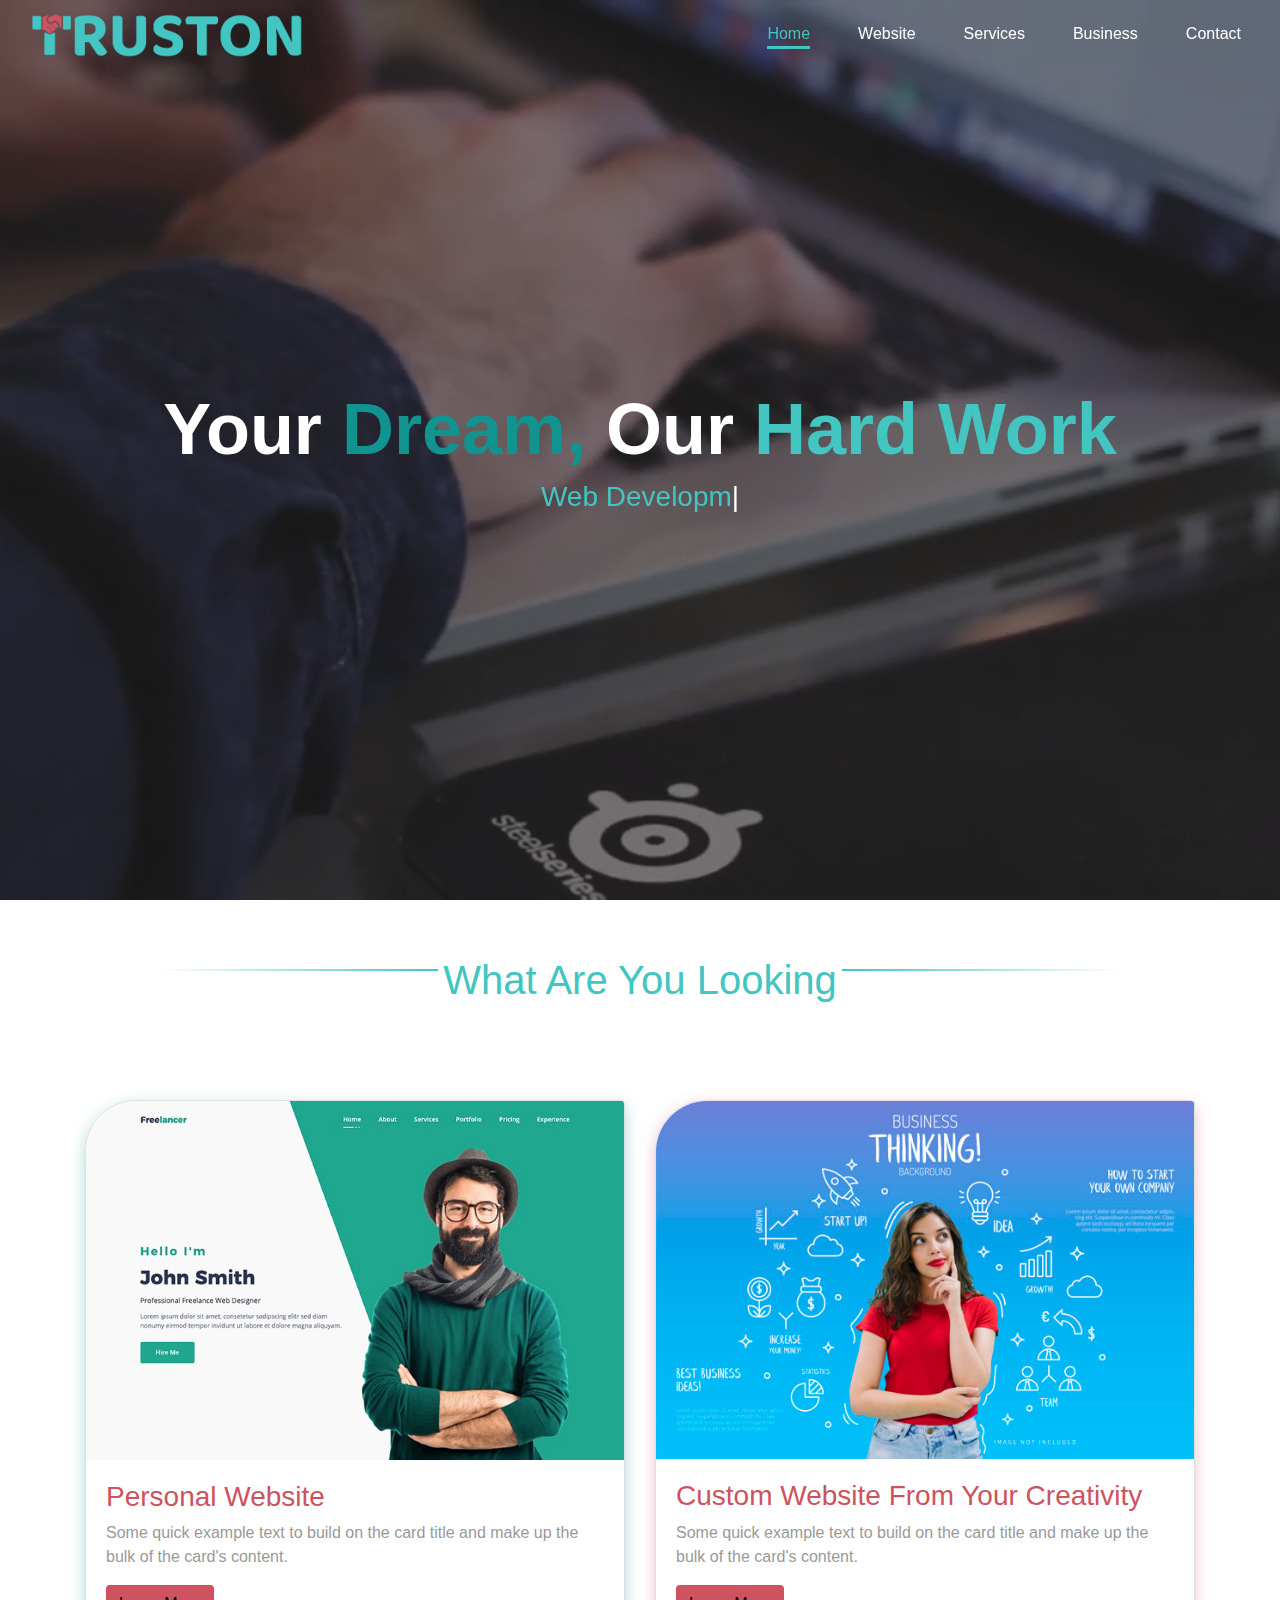
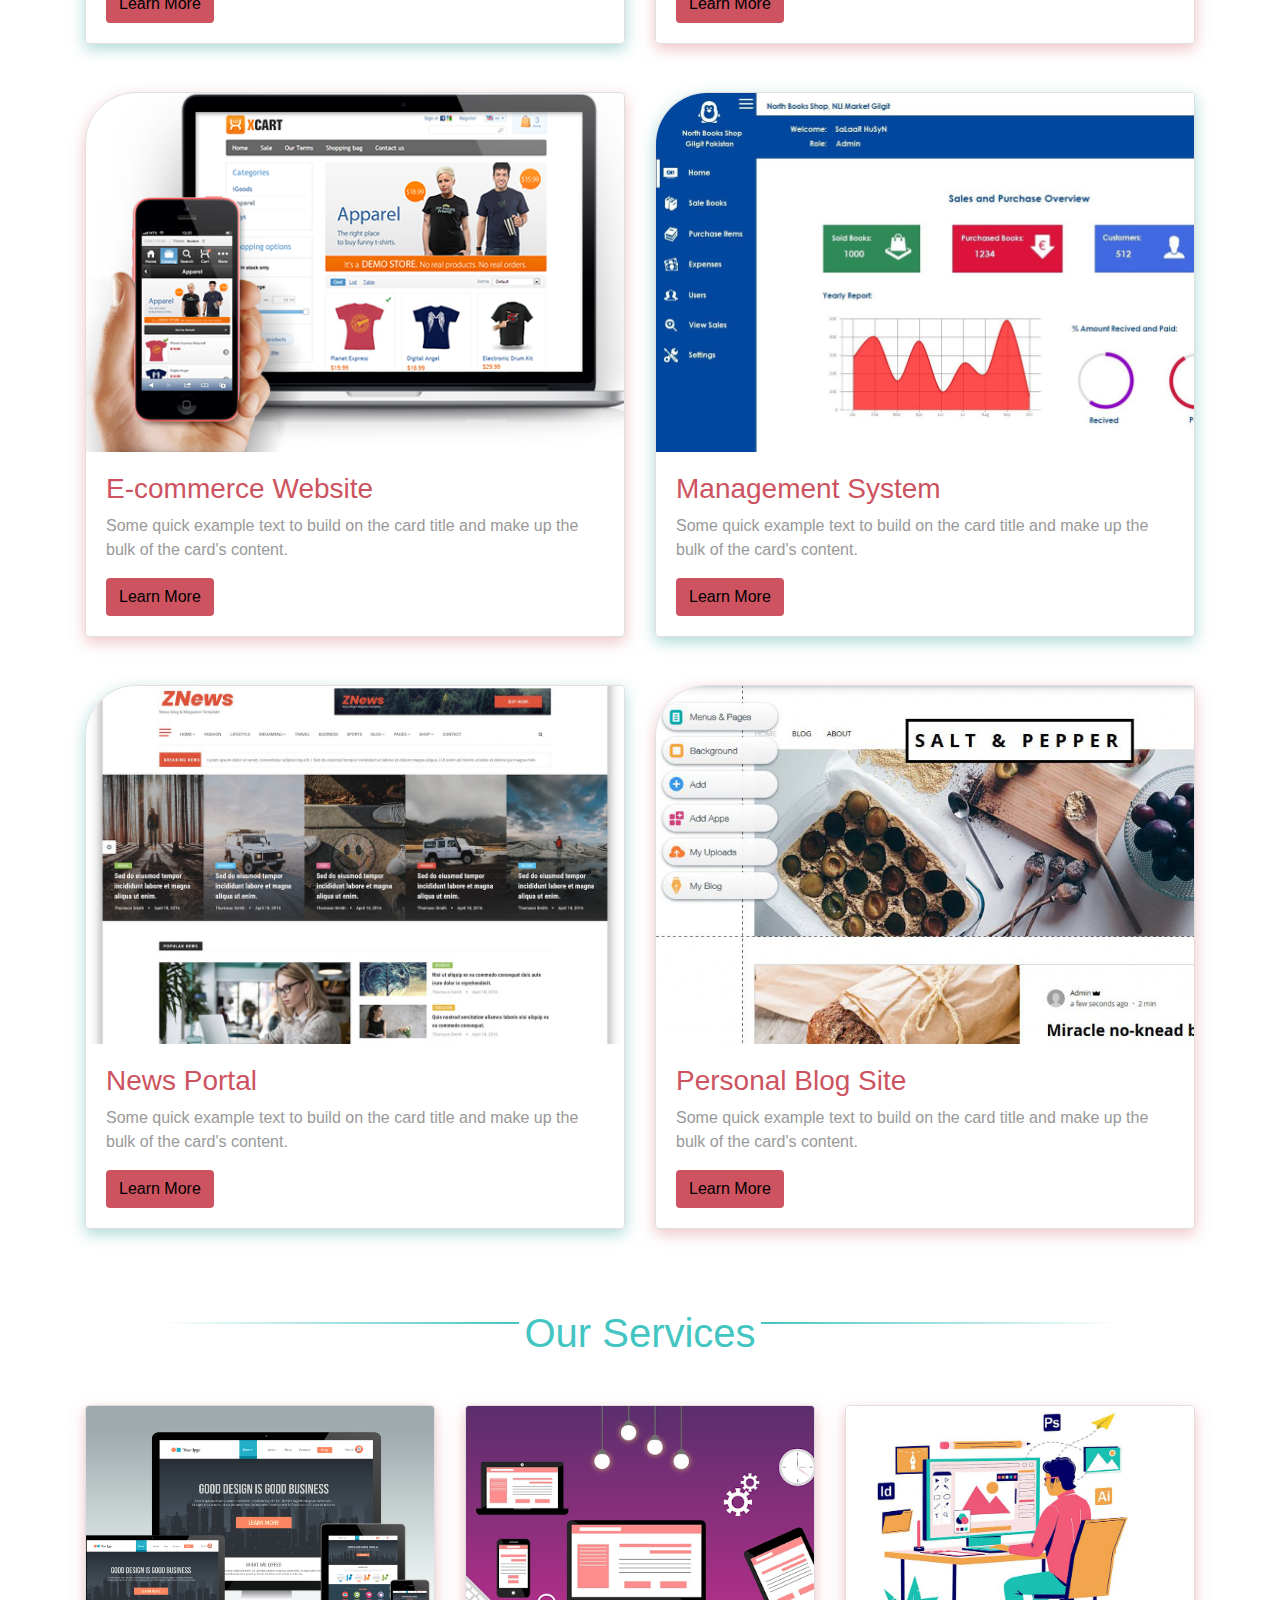
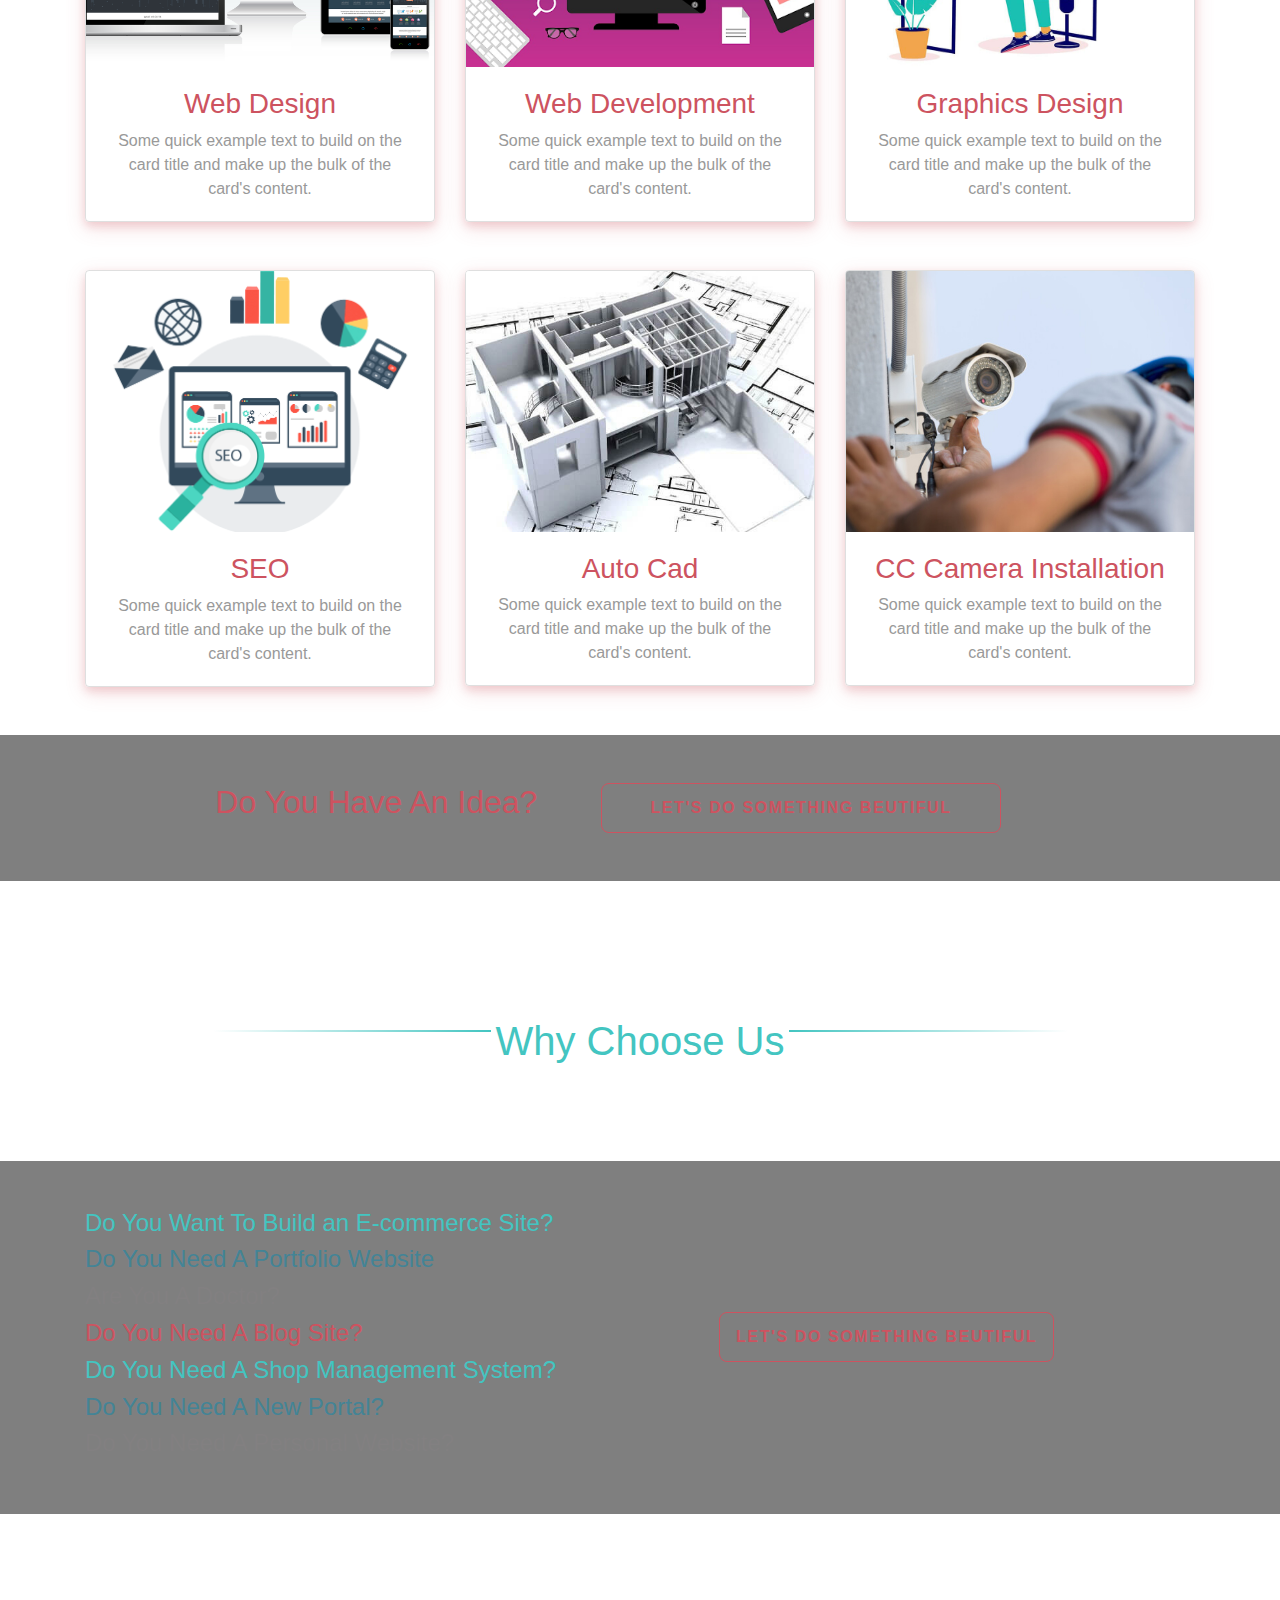
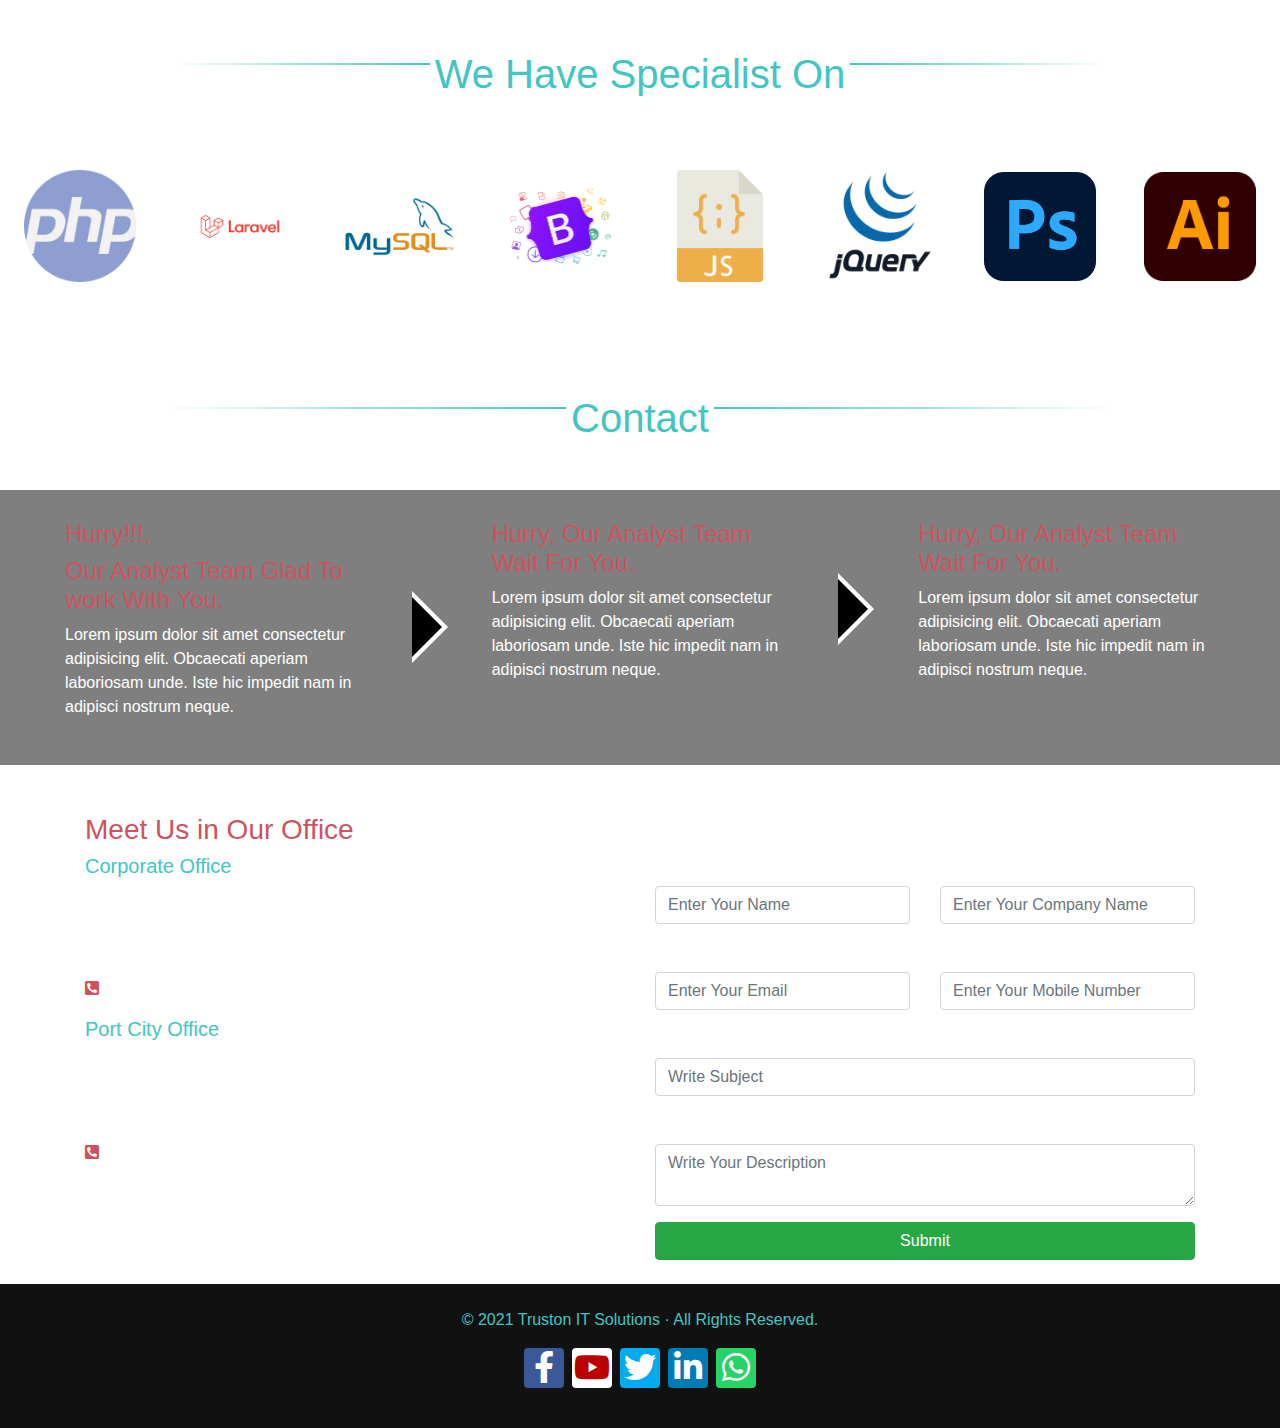
==== truston/index.html @ d223db71 "update" ====
<!doctype html>
<html lang="en">

<head>
    <!-- Required meta tags -->
    <meta charset="utf-8">
    <meta name="viewport" content="width=device-width, initial-scale=1, shrink-to-fit=no">

    <!-- CSS -->

    <link rel="stylesheet" href="https://pro.fontawesome.com/releases/v5.10.0/css/all.css" />
    <link rel="stylesheet" href="https://maxcdn.bootstrapcdn.com/bootstrap/4.0.0/css/bootstrap.min.css">
    <link rel="stylesheet" href="css/owl.carousel.min.css">
    <link rel="stylesheet" href="css/owl.theme.default.min.css">
    <link rel="stylesheet" href="css/style.css">
    <title>Truston IT Solutions</title>
</head>

<body>


    <!-- nav bar -->

    <nav class="navbar navbar-expand-lg fixed-top bg-transparent a-color">
        <div class="container-fluid">
            <a class="navbar-brand" href="#home"><img src="img/logo.png" alt="Truston IT Solutions"
                    class="d-inline-block align-top"></a>
            <button class="navbar-toggler" type="button" data-toggle="collapse" data-target="#navbarNav"
                aria-controls="navbarNav" aria-expanded="false" aria-label="Toggle navigation">
                <span class="navbar-toggler-icon"></span>
            </button>
            <div class="collapse navbar-collapse" id="navbarNav">
                <ul class="nav navbar-nav navbar-items ml-auto">
                    <li class="nav-item">
                        <a class="nav-link" href="#home">Home</a>
                    </li>
                    <li class="nav-item">
                        <a class="nav-link" href="#website">Website</a>
                    </li>
                    <li class="nav-item">
                        <a class="nav-link" href="#services">Services</a>
                    </li>
                    <li class="nav-item">
                        <a class="nav-link" href="#strength">Business</a>
                    </li>
                    <li class="nav-item">
                        <a class="nav-link" href="#contact">Contact</a>
                    </li>
                </ul>
            </div>
        </div>
    </nav>

    <!-- end of navbar -->


    <!-- slider section-->

    <header id="home">
        <div class="overlay"></div>
        <video playsinline="playsinline" autoplay="autoplay" muted="muted" loop="loop">
            <source src="video/home3.mp4" type="video/mp4">
        </video>
        <div class="container h-100">
            <div class="d-flex h-100 text-center align-items-center">
                <div class="w-100 text-white">
                    <h1 class="display-3 font-weight-bold">Your <span style="color: #119490;">Dream,</span> Our <span
                            style="color: #43c5c1;">Hard Work</span> </h1>
                    <h3 class="mb-0" id="typer-text"></h3>
                </div>
            </div>
        </div>
    </header>

    <!-- box-shadow: rgba(0, 0, 0, 0.25) 0px 25px 50px -12px; -->

    <!-- end of slider sections -->

    <!-- type of website -->

    <section class="type-of-website py-3" id="website">
        <!-- divider -->
        <div class="divider">
            <span></span>
            <span>
                <!-- <h2>Related For You</h2> -->
                <h2>What Are You Looking</h2>
            </span>
            <span></span>
        </div>

        <div class="container">
            <div class="row">
                <div class="col-md-6 mt-5">
                    <a href="personal.html">
                        <div class="card tow-items tow-items-type-1">
                            <img class="card-img-top" src="img/tow/personal.jpg" alt="web design">
                            <div class="card-body">
                                <h3 class="card-text-top">Personal Website</h3>
                                <p class="card-text">Some quick example text to build on the card title and make up the
                                    bulk of the card's content.</p>
                                <button class="btn my-orange-btn-fixed">Learn More</button>
                            </div>
                        </div>
                    </a>
                </div>


                <div class="col-md-6 mt-5">
                    <a href="idea.html">
                        <div class="card tow-items tow-items-type-2">
                            <img class="card-img-top" src="img/tow/custom.jpg" alt="web design">
                            <div class="card-body">
                                <h3 class="card-text-top">Custom Website From Your Creativity</h3>
                                <p class="card-text">Some quick example text to build on the card title and make up the
                                    bulk of the card's content.</p>
                                <button class="btn my-orange-btn-fixed">Learn More</button>
                            </div>
                        </div>
                    </a>
                </div>



                <div class="col-md-6 mt-5">
                    <a href="e-commerce.html">
                        <div class="card tow-items tow-items-type-2">
                            <img class="card-img-top" src="img/tow/ecommerce.png" alt="web design">
                            <div class="card-body">
                                <h3 class="card-text-top">E-commerce Website</h3>
                                <p class="card-text">Some quick example text to build on the card title and make up the
                                    bulk of the card's content.</p>
                                <button class="btn my-orange-btn-fixed">Learn More</button>
                            </div>
                        </div>
                    </a>
                </div>


                <div class="col-md-6 mt-5">
                    <a href="management.html">
                        <div class="card tow-items tow-items-type-1">
                            <img class="card-img-top" src="img/tow/shop.jpg" alt="web design">
                            <div class="card-body">
                                <h3 class="card-text-top">Management System</h3>
                                <p class="card-text">Some quick example text to build on the card title and make up the
                                    bulk of the card's content.</p>
                                <button class="btn my-orange-btn-fixed">Learn More</button>
                            </div>
                        </div>
                    </a>
                </div>

                <div class="col-md-6 mt-5">
                    <a href="news.html">
                        <div class="card tow-items tow-items-type-1">
                            <img class="card-img-top" src="img/tow/news.jpg" alt="web design">
                            <div class="card-body">
                                <h3 class="card-text-top">News Portal</h3>
                                <p class="card-text">Some quick example text to build on the card title and make up the
                                    bulk of the card's content.</p>
                                <button class="btn my-orange-btn-fixed">Learn More</button>
                            </div>
                        </div>
                    </a>
                </div>

                <div class="col-md-6 mt-5">
                    <a href="blog.html">
                        <div class="card tow-items tow-items-type-2">
                            <img class="card-img-top" src="img/tow/blog.jpg" alt="web design">
                            <div class="card-body">
                                <h3 class="card-text-top">Personal Blog Site</h3>
                                <p class="card-text">Some quick example text to build on the card title and make up the
                                    bulk of the card's content.</p>
                                <button class="btn my-orange-btn-fixed">Learn More</button>
                            </div>
                        </div>
                    </a>
                </div>
            </div>
        </div>



    </section>

    <!-- services sections -->

    <section class="services py-4" id="services">

        <!-- divider -->
        <div class="divider">
            <span></span>
            <span>
                <h2>Our Services</h2>
            </span>
            <span></span>
        </div>
        <div class="main-services text-center">
            <div class="container">
                <div class="row">
                    <div class="col-md-4">
                        <div class="card section-items">
                            <img class="card-img-top" src="img/web_design.jpg" alt="web design">
                            <div class="card-body">
                                <h3 class="card-text-top">Web Design</h3>
                                <p class="card-text">Some quick example text to build on the card title and make up the
                                    bulk of the card's content.</p>
                            </div>
                        </div>
                    </div>

                    <div class="col-md-4">
                        <div class="card  section-items">
                            <img class="card-img-top" src="img/web_development.png" alt="web design">
                            <div class="card-body">
                                <h3 class="card-text-top">Web Development</h3>
                                <p class="card-text">Some quick example text to build on the card title and make up the
                                    bulk of the card's content.</p>
                            </div>
                        </div>
                    </div>

                    <div class="col-md-4">
                        <div class="card  section-items">
                            <img class="card-img-top" src="img/g.jpg" alt="web design">
                            <div class="card-body">
                                <h3 class="card-text-top">Graphics Design</h3>
                                <p class="card-text">Some quick example text to build on the card title and make up the
                                    bulk of the card's content.</p>
                            </div>
                        </div>
                    </div>

                    <div class="col-md-4">
                        <div class="card  section-items mt-5">
                            <img class="card-img-top" src="img/seo.png" alt="web design">
                            <div class="card-body">
                                <h3 class="card-text-top">SEO</h3>
                                <p class="card-text">Some quick example text to build on the card title and make up the
                                    bulk of the card's content.</p>
                            </div>
                        </div>
                    </div>

                    <div class="col-md-4">
                        <div class="card  section-items mt-5">
                            <img class="card-img-top" src="img/auto_cad.jpg" alt="web design">
                            <div class="card-body">
                                <h3 class="card-text-top">Auto Cad</h3>
                                <p class="card-text">Some quick example text to build on the card title and make up the
                                    bulk of the card's content.</p>
                            </div>
                        </div>
                    </div>

                    <div class="col-md-4">
                        <div class="card  section-items mt-5">
                            <img class="card-img-top" src="img/cc.jpg" alt="web design">
                            <div class="card-body">
                                <h3 class="card-text-top">CC Camera Installation</h3>
                                <p class="card-text">Some quick example text to build on the card title and make up the
                                    bulk of the card's content.</p>
                            </div>
                        </div>
                    </div>
                </div>
            </div>
        </div>


        <div class="road-to-contact py-5 text-center d-flex card-text-top justify-content-center my-5"
            style="background-color: rgba(0,0,0,.5);">
            <h2>Do You Have An Idea?</h2>

            <a href="#contact" class="my-orange-btn px-5"> Let's Do Something
                Beutiful
                <span></span><span></span><span></span><span></span>
            </a>

        </div>
    </section>

    <!-- end of services sections -->


    <!-- why choose us sections -->

    <section class="choose py-4" id="strength">
        <div class="choose-overlay">

            <div class="container">
                <div class="row">
                    <!-- divider -->
                    <div class="divider">
                        <span></span>
                        <span>
                            <h2>Why Choose Us</h2>
                        </span>
                        <span></span>
                    </div>
                </div>
                <div class="row text-center" id="all-circle">
                    <div class="col-md-3 choose-items choose-items-1">
                        <div class="circle-inside d-flex justify-content-center">
                            <svg class="svg" height="200" width="200">
                                <circle class="circle-1" cx="100" cy="100" r="95" stroke="transparent" stroke-width="10"
                                    fill-opacity="0" />
                            </svg>
                            <div class="logo d-flex align-items-center justify-content-center">
                                <h1 class="display-1 font-weight-bold" style="color: #43c5c1;">1</h1>
                            </div>
                        </div>


                        <div class="circle-outside pt-3">
                            <h3 style="color: #43c5c1;">Plan Validation</h3>
                            <p class="card-text">Lorem ipsum dolor sit amet consectetur adipisicing elit. Pariatur saepe
                                laudantium quidem
                                error at, nam! Unde nam voluptas alias quibusdam.</p>
                        </div>
                    </div>

                    <div class="col-md-3 choose-items choose-items-2">
                        <div class="circle-inside d-flex justify-content-center">
                            <svg class="svg" height="200" width="200">
                                <circle class="circle-2" cx="100" cy="100" r="95" stroke="transparent" stroke-width="10"
                                    fill-opacity="0" />
                            </svg>
                            <div class="logo d-flex align-items-center justify-content-center">
                                <h1 class="display-1 font-weight-bold" style="color: #438496;">2</h1>
                            </div>
                        </div>


                        <div class="circle-outside pt-3">
                            <h3 style="color: #438496;">Analysis Team</h3>
                            <p class="card-text">Lorem ipsum dolor sit amet consectetur adipisicing elit. Pariatur saepe
                                laudantium quidem
                                error at, nam! Unde nam voluptas alias quibusdam.</p>
                        </div>
                    </div>

                    <div class="col-md-3 choose-items choose-items-3">
                        <div class="circle-inside d-flex justify-content-center">
                            <svg class="svg" height="200" width="200">
                                <circle class="circle-3" cx="100" cy="100" r="95" stroke="transparent" stroke-width="10"
                                    fill-opacity="0" />
                            </svg>
                            <div class="logo d-flex align-items-center justify-content-center">
                                <h1 class="display-1 font-weight-bold" style="color: #828081;">3</h1>
                            </div>
                        </div>


                        <div class="circle-outside pt-3">
                            <h3 style="color: #828081;">Free Services</h3>
                            <p class="card-text">Lorem ipsum dolor sit amet consectetur adipisicing elit. Pariatur saepe
                                laudantium quidem
                                error at, nam! Unde nam voluptas alias quibusdam.</p>
                        </div>
                    </div>

                    <div class="col-md-3 choose-items choose-items-4">
                        <div class="circle-inside d-flex justify-content-center">
                            <svg class="svg" height="200" width="200">
                                <circle class="circle-4" cx="100" cy="100" r="95" stroke="transparent" stroke-width="10"
                                    fill-opacity="0" />
                            </svg>
                            <div class="logo d-flex align-items-center justify-content-center">
                                <h1 class="display-1 font-weight-bold" style="color: #cd5360;">4</h1>
                            </div>
                        </div>


                        <div class="circle-outside pt-3">
                            <h3 style="color: #cd5360;">Manual Book</h3>
                            <p class="card-text">Lorem ipsum dolor sit amet consectetur adipisicing elit. Pariatur saepe
                                laudantium quidem
                                error at, nam! Unde nam voluptas alias quibusdam.</p>
                        </div>
                    </div>

                </div>
            </div>
        </div>

        <div class="road-to-contact py-5 d-flex text-center card-text-top justify-content-center my-5"
            style="background-color: rgba(0,0,0,.5);">

            <div class="container">
                <div class="row d-flex align-items-center">
                    <div class="col-md-6 text-left">
                        <h4 style="color: #43c5c1">Do You Want To Build an E-commerce Site?</h4>
                        <h4 style="color: #438496">Do You Need A Portfolio Website</h4>
                        <h4 style="color: #828081">Are You A Doctor?</h4>
                        <h4 style="color: #cd5360">Do You Need A Blog Site?</h4>
                        <h4 style="color: #43c5c1">Do You Need A Shop Management System?</h4>
                        <h4 style="color: #438496">Do You Need A New Portal?</h4>
                        <h4 style="color: #828081">Do You Need A Personal Website?</h4>
                    </div>
                    <div class="col-md-6 d-flex">
                        <a href="#contact" class="my-orange-btn px-3"> Let's Do Something Beutiful
                            <span></span><span></span><span></span><span></span>
                        </a>
                    </div>
                </div>
            </div>
        </div>
    </section>


    <!-- end why choose us sections -->

    <!-- blog section -->
    <!--

    <section class="blog py-5" id="blog">
        <div class="container-fluid">
            
            <div class="divider">
                <span></span>
                <span>
                    <h2>Blog</h2>
                </span>
                <span></span>
            </div>
            <div class="owl-carousel">
                <div class="col blog-items rounded p-3 pt-4">
                    <p class="d-inline p-1 blog-date-bg text-white mt-2">
                        <i class="fal fa-calendar-alt pr-2"></i>
                        <span>January 01, 2020</span>
                    </p>
                    <h4 class="blog-text-color mt-4">This is blog number 1 rtrett sftsr</h4>
                    <p class="card-text">Lorem ipsum dolor sit amet, consectetur adipisicing elit. Unde, nesciunt? Lorem
                        ipsum dolor sit
                        amet, consectetur adipisicing elit. Unde, nesciunt? Lorem ipsum dolor sit amet, consectetur
                        adipisicing elit. Unde, nesciunt? <a href="#" class="blog-text-color">Read More</a></p>
                </div>

                <div class="col blog-items rounded p-3 pt-4">
                    <p class="d-inline p-1 blog-date-bg text-white mt-2">
                        <i class="fal fa-calendar-alt pr-2"></i>
                        <span>March 31, 2020</span>
                    </p>
                    <h4 class="blog-text-color mt-4">How You Can Business With Us</h4>
                    <p class="card-text">Lorem ipsum dolor sit amet, consectetur adipisicing elit. Unde, nesciunt? Lorem
                        ipsum dolor sit
                        amet, consectetur adipisicing elit. Unde, nesciunt? Lorem ipsum dolor sit amet, consectetur
                        adipisicing elit. Unde, nesciunt? <a href="#" class="blog-text-color">Read More</a></p>
                </div>

                <div class="col blog-items rounded p-3 pt-4">
                    <p class="d-inline p-1 blog-date-bg text-white mt-2">
                        <i class="fal fa-calendar-alt pr-2"></i>
                        <span>January 01, 2020</span>
                    </p>
                    <h4 class="blog-text-color mt-4">This is blog number 4 rtrt rtert</h4>
                    <p class="card-text">Lorem ipsum dolor sit amet, consectetur adipisicing elit. Unde, nesciunt? Lorem
                        ipsum dolor sit
                        amet, consectetur adipisicing elit. Unde, nesciunt? Lorem ipsum dolor sit amet, consectetur
                        adipisicing elit. Unde, nesciunt? <a href="#" class="blog-text-color">Read More</a></p>
                </div>

                <div class="col blog-items rounded p-3 pt-4">
                    <p class="d-inline p-1 blog-date-bg text-white mt-2">
                        <i class="fal fa-calendar-alt pr-2"></i>
                        <span>January 01, 2020</span>
                    </p>
                    <h4 class="blog-text-color mt-4">Web design and Development rtrt</h4>
                    <p class="card-text">Lorem ipsum dolor sit amet, consectetur adipisicing elit. Unde, nesciunt? Lorem
                        ipsum dolor sit
                        amet, consectetur adipisicing elit. Unde, nesciunt? Lorem ipsum dolor sit amet, consectetur
                        adipisicing elit. Unde, nesciunt? <a href class="blog-text-color"> Read More</a></p>
                </div>

                <div class="col blog-items rounded p-3 pt-4">
                    <p class="d-inline p-1 blog-date-bg text-white mt-2">
                        <i class="fal fa-calendar-alt pr-2"></i>
                        <span>January 01, 2020</span>
                    </p>
                    <h4 class="blog-text-color mt-4">Talk with SEO Expart dfg dfhdk </h4>
                    <p class="card-text">Lorem ipsum dolor sit amet, consectetur adipisicing elit. Unde, nesciunt? Lorem
                        ipsum dolor sit
                        amet, consectetur adipisicing elit. Unde, nesciunt? Lorem ipsum dolor sit amet, consectetur
                        adipisicing elit. Unde, nesciunt?<a href="#" class="blog-text-color">Read More</a> </p>
                </div>
            </div>
            <div class="row">
                <div class="col-md-4 offset-md-4 mt-5 d-flex justify-content-center">
                    <a href="#contact" class="my-orange-btn px-4"> See More Blog
                        <span></span><span></span><span></span><span></span>
                    </a>

                </div>
            </div>
        </div>
    </section>
-->

    <!-- our tools -->


    <section class="tools py-4" id="speciality">
        <div class="container-fluid">
            <div class="divider">
                <span></span>
                <span>
                    <h2>We Have Specialist On</h2>
                </span>
                <span></span>
            </div>

            <div class="row">
                <div class="col p-4 align-self-center">
                    <img src="img/tools/php.png" alt="">
                </div>
                <div class="col p-4 align-self-center">
                    <img src="img/tools/laravel.png" alt="">
                </div>
                <div class="col p-4 align-self-center">
                    <img src="img/tools/mysql.png" alt="">
                </div>
                <div class="col p-4 align-self-center">
                    <img src="img/tools/bot.png" alt="">
                </div>
                <div class="col p-4 align-self-center">
                    <img src="img/tools/js.png" alt="">
                </div>
                <div class="col p-4 align-self-center">
                    <img src="img/tools/jquery.png" alt="">
                </div>
                <div class="col p-4 align-self-center">
                    <img src="img/tools/ps.png" alt="">
                </div>
                <div class="col p-4 align-self-center">
                    <img src="img/tools/ai.png" alt="">
                </div>
            </div>
        </div>

        <!-- <div class="road-to-contact py-5 text-center d-flex card-text-top align-items-center justify-content-center my-5"
            style="background-color: rgba(0,0,0,.5);">
            <h2>Are You Ready To Build Something Beutiful?</h2>
            <a href="#contact" class="my-orange-btn px-5"> Let's Go
                <span></span><span></span><span></span><span></span>
            </a>

        </div> -->
    </section>


    <!-- contact sections  -->


    <section class="contact py-4 text-white" id="contact">

        <div class="divider">
            <span></span>
            <span>
                <h2>Contact</h2>
            </span>
            <span></span>
        </div>

        <div class="forward-to-contact" style="background-color: rgba(0,0,0,.5);">
            <div class="container-fluid">


                <div class="row">
                    <div class="col-md-4">
                        <div class="arrow_box arrow_box-1">
                            <h4 class="card-text-top">Hurry!!!,</h4>
                            <h4 class="card-text-top"> Our Analyst Team Glad To work With You.</h4>
                            <p>Lorem ipsum dolor sit amet consectetur adipisicing elit. Obcaecati aperiam laboriosam
                                unde.
                                Iste
                                hic impedit nam in adipisci nostrum neque.</p>
                        </div>
                    </div>

                    <div class="col-md-4">
                        <div class="arrow_box arrow_box-2">
                            <h4 class="card-text-top">Hurry, Our Analyst Team Wait For You.</h4>
                            <p>Lorem ipsum dolor sit amet consectetur adipisicing elit. Obcaecati aperiam laboriosam
                                unde.
                                Iste
                                hic impedit nam in adipisci nostrum neque.</p>
                        </div>
                    </div>

                    <div class="col-md-4">
                        <div class="arrow_box arrow_box-3">
                            <h4 class="card-text-top">Hurry, Our Analyst Team Wait For You.</h4>
                            <p>Lorem ipsum dolor sit amet consectetur adipisicing elit. Obcaecati aperiam laboriosam
                                unde.
                                Iste
                                hic impedit nam in adipisci nostrum neque.</p>
                        </div>
                    </div>
                </div>
            </div>
        </div>

        <div class="container">
            <div class="row mt-5">
                <div class="col-md-6">
                    <div class="address">
                        <h3 class="card-text-top">Meet Us in Our Office</h3>
                        <h5 class="text-paste">Corporate Office</h5>
                        <h6>Truston IT Solutions</h6>
                        <p>Lorem ipsum dolor sit, amet consectetur adipisicing elit. Distinctio, exercitationem.</p>
                        <p><i class="fas fa-phone-square-alt pr-2 card-text-top"></i>09639-410410</p>

                        <h5 class="text-paste">Port City Office</h5>
                        <h6>Truston IT Solutions</h6>
                        <p>Lorem ipsum dolor sit, amet consectetur adipisicing elit. Distinctio, exercitationem.</p>
                        <p><i class="fas fa-phone-square-alt pr-2 card-text-top"></i>01321-573654</p>
                    </div>
                </div>
                <div class="col-md-6">
                    <div class="contact-form">
                        <div class="row">
                            <h3>Schedule a Consultation</h3>
                            <div class="col-md-6">

                                <div class="form-group">
                                    <label>Your Name * </label>
                                    <input type="text" class="form-control" placeholder="Enter Your Name">

                                </div>

                                <div class="form-group">
                                    <label>Email * </label>
                                    <input type="text" class="form-control" placeholder="Enter Your Email">
                                </div>
                            </div>
                            <div class="col-md-6">
                                <div class="form-group">
                                    <label>Company Name</label>
                                    <input type="text" class="form-control" placeholder="Enter Your Company Name">
                                </div>
                                <div class="form-group">
                                    <label>Mobile Number * </label>
                                    <input type="text" class="form-control" placeholder="Enter Your Mobile Number">
                                </div>
                            </div>
                            <div class="col-md-12">
                                <div class="form-group">
                                    <label>Subject * </label>
                                    <input type="text" class="form-control" placeholder="Write Subject">
                                </div>
                                <div class="form-group">
                                    <label>Description</label>
                                    <textarea row="5" type="text" class="form-control"
                                        placeholder="Write Your Description"></textarea>
                                </div>
                                <button type="submit" class="btn btn-success btn-block">Submit</button>
                            </div>
                        </div>
                    </div>
                </div>
            </div>
        </div>
    </section>


    <!-- footer -->

    <section class="footer py-4 text-center" style="background-color: #111;">
        <p class="text-paste">© 2021 Truston IT Solutions · All Rights Reserved.</p>
        <div class="social-media-icon d-flex justify-content-center">
            <!-- <i class="fab fa-facebook-square" style="color: #3b5998;"></i>
            <i class="fab fa-twitter-square" style="color: #00aced;"></i>
            <i class="fab fa-youtube" style="color: #bb0000;"></i>
            <i class="fab fa-linkedin" style="color: #007bb6;"></i> -->

            <ul class="d-flex justify-content-center align-items-center">
                <li class="d-flex justify-content-center align-items-center mx-1 rounded"
                    style="width: 40px; height: 40px; background-color: #3b5998;"> <a href=""> <i
                            class="fab fa-facebook-f" style="color: #fff"></i></a></li>
                <li class="d-flex justify-content-center align-items-center mx-1 rounded"
                    style="width: 40px; height: 40px; background-color: #fff;"> <a href=""> <i class="fab fa-youtube"
                            style="color: #bb0000"></i></a></li>
                <li class="d-flex justify-content-center align-items-center mx-1 rounded"
                    style="width: 40px; height: 40px; background-color: #00aced;"> <a href=""> <i class="fab fa-twitter"
                            style="color: #fff"></i></a></li>
                <li class="d-flex justify-content-center align-items-center mx-1 rounded"
                    style="width: 40px; height: 40px; background-color: #007bb6;"> <a href=""> <i
                            class="fab fa-linkedin-in" style="color: #fff"></i></a></li>
                <li class="d-flex justify-content-center align-items-center mx-1 rounded"
                    style="width: 40px; height: 40px; background-color: #25D366;"> <a href=""> <i
                            class="fab fa-whatsapp" style="color: #fff;"></i></a></li>
            </ul>

        </div>
    </section>


    <!-- Load Facebook SDK for JavaScript -->
    <div id="fb-root"></div>
    <script>
        window.fbAsyncInit = function () {
            FB.init({
                xfbml: true,
                version: 'v9.0'
            });
        };

        (function (d, s, id) {
            var js, fjs = d.getElementsByTagName(s)[0];
            if (d.getElementById(id)) return;
            js = d.createElement(s); js.id = id;
            js.src = 'https://connect.facebook.net/en_US/sdk/xfbml.customerchat.js';
            fjs.parentNode.insertBefore(js, fjs);
        }(document, 'script', 'facebook-jssdk'));</script>

    <!-- Your Chat Plugin code -->
    <div class="fb-customerchat" attribution=setup_tool page_id="106766684719272" theme_color="#44bec7">
    </div>



    <!-- Optional JavaScript -->
    <!-- jQuery first, then Popper.js, then Bootstrap JS -->
    <script src="https://code.jquery.com/jquery-3.2.1.min.js"></script>
    <script src="https://cdnjs.cloudflare.com/ajax/libs/popper.js/1.12.9/umd/popper.min.js"></script>
    <script src="https://maxcdn.bootstrapcdn.com/bootstrap/4.0.0/js/bootstrap.min.js"></script>
    <script src="js/owl.carousel.min.js"></script>
    <script src="js/active-menu-link.js"></script>
    <script src="js/typer.min.js"></script>
    <script src="js/main.js"></script>


</body>

</html>
---- truston/css/style.css ----
*{
    margin: 0;
    padding: 0;
}
body{
  /* background-color: #162B32; */
  position: relative;
  background-image: url('../img/bg/1.gif');
  background-attachment: fixed;
  background-size: cover;
}
/* .body-overlay{
  background-color: rgba(0,0,0,.6);
  position: absolute;
  top: 0;
  left: 0;
  bottom: 0;
  right: 0;
} */
nav{
  border-bottom: 1px solid transparent;
}
.navbar-brand img{
    width: 17rem;
}
.a-color a{
  color: #fff;
}

.card-text-top{
  color: #cd5360;
}
.card-text{
  color: #999;
}

.nav-link::after{
  content: "";
  width: 0;
  display: flex;
  height: 3px;
  transition: width .3s ease;
  background: #43c5c1;
}
.navbar-light .navbar-nav .nav-link{
  color: #fff;
}
.navbar-items li a.active::after{
  width: 100%;
}
.navbar-light .navbar-nav .nav-link:focus, .navbar-light .navbar-nav .nav-link:hover{
  color: #43c5c1;
}
nav .active{
  color: #43c5c1!important;
}
.navbar-expand-lg .navbar-nav .nav-link{
  padding-left: 2.5rem;
}

/* CSS for video */

header {
    position: relative;
    background-color: black;
    height: 100vh;
    min-height: 25rem;
    width: 100%;
    overflow: hidden;
  }
  
  header video {
    position: absolute;
    top: 50%;
    left: 50%;
    min-width: 100%;
    min-height: 100%;
    width: auto;
    height: auto;
    z-index: 0;
    -ms-transform: translateX(-50%) translateY(-50%);
    -moz-transform: translateX(-50%) translateY(-50%);
    -webkit-transform: translateX(-50%) translateY(-50%);
    transform: translateX(-50%) translateY(-50%);
  }
  
  header .container {
    position: relative;
    z-index: 2;
  }
  
  header .overlay {
    position: absolute;
    top: 0;
    left: 0;
    height: 100%;
    width: 100%;
    background-color: #222;
    opacity: 0.5;
    z-index: 1;
  }
  
  @media (pointer: coarse) and (hover: none) {
    header {
      background: url('../video/home.mp4') black no-repeat center center scroll;
    }
    header video {
      display: none;
    }
  }
.typed{
  color: #43c5c1;
}

  /* devider */

 
        
  .divider {								/* minor cosmetics */
      display: table;
      font-size: 24px; 
      text-align: center; 
      width: 75%; 						/* divider width */
      margin: 40px auto;					/* spacing above/below */
  }
  .divider span {display: table-cell;  position: relative;}
  .divider span:first-child, .divider span:last-child {
      width: 50%;
      top: 13px;							/* adjust vertical align */
      -moz-background-size: 100% 2px; 	/* line width */
      background-size: 100% 2px; 			/* line width */
      background-position: 0 0, 0 100%;
      background-repeat: no-repeat;
  }
  .divider span:first-child {				/* color changes in here */
      background-image: -webkit-gradient(linear, 0 0, 0 100%, from(transparent), to(#43c5c1));
      background-image: -webkit-linear-gradient(180deg, transparent, #43c5c1);
      background-image: -moz-linear-gradient(180deg, transparent, #43c5c1);
      background-image: -o-linear-gradient(180deg, transparent, #43c5c1);
      background-image: linear-gradient(90deg, transparent, #43c5c1);
  }
  .divider span:nth-child(2) {
      color: #000; padding: 0px 5px; width: auto; white-space: nowrap;
  }
  .divider span:last-child {				/* color changes in here */
      background-image: -webkit-gradient(linear, 0 0, 0 100%, from(#43c5c1), to(transparent));
      background-image: -webkit-linear-gradient(180deg, #43c5c1, transparent);
      background-image: -moz-linear-gradient(180deg, #43c5c1, transparent);
      background-image: -o-linear-gradient(180deg, #43c5c1, transparent);
      background-image: linear-gradient(90deg, #43c5c1, transparent);
  }
.divider h2{
  color: #43c5c1;
  font-size: 2.5rem;
}



.section-header{
  text-align: center;
}
.section-items{
  transform: scale(1);
  transition: transform 1s ease-out;
  box-shadow: 0 4px 8px 0 rgba(205, 83, 96, 0.2), 0 6px 20px 0 rgba(205, 83, 96, 0.19);
}
.section-items:hover{
  transform: scale(1.05);
  transition: transform 1s ease-out;
  box-shadow: 0 4px 8px 0 rgba(255, 255, 255, 0.2), 0 6px 20px 0 rgba(255, 255, 255, 0.19);
}
.choose-item-top{
  /* background-color: orange; */
  border: 1px solid orange;
  height: 10rem;
  width: 10rem;
  margin: 0 auto;
  color: orange;
  transition: border 2s;
}


  /* border drwaing */


.logo{
    position: absolute;
   width: 200px;
   height: 200px;
    text-align: center;
}
.logo {
    border-radius: 100px;
    opacity: 1;
    /* animation: fadeIn 5s linear forwards;
    animation-delay: 5s; */
}

.circle-all {
  stroke-dasharray: 1000;
  stroke-dashoffset: 1000;
  /* animation-delay: 5s; */
  animation: stroke 2s ease-out forwards;
}

@keyframes stroke {
  to {
    stroke-dashoffset: 0;
  }
}

/* @keyframes fadeIn {
    to {
    opacity: 1;
    height: 100vh;
    position: relative;
    background-color: #f5f5f5;
}
    } */
  
.blog-date-bg{
  background-color: #cd5360;
}
.blog-text-color{
  color: #cd5360;
}

.tools img, .ecmain img, .ecbottom img{
  max-width: 100%;
  margin: auto 0;
}
.my-bg-dark{
  background-color: #000;
}
.card{
  background-color: transparent;
}
.blog-items{
  border: 1px solid rgba(205, 83, 96, 0.19);
}
.choose-items{
  border-radius: 10px;
  padding: 10px 15px;
  transform: scale(1);
  background-color: transparent;
  transition: all .4s ease;
}
.circle-inside{
  transform: skew(30deg, 0);
  transition: all .5s ease;
}
.choose-items:hover .circle-inside{
  transform: skew(0, 0);
  transition: all .5s ease;
  /* transform: scaleX(1); */
}
.choose-items:hover{
  background-color: #000;
  transform: scale(1.05);
  transition: all .4s ease;
}
.my-paste-btn{
  background-color: #43c5c1;
}
.my-paste-btn:hover, .my-orange-btn a:hover{
  text-decoration: none;
}
.choose-items{
  display: none;
}

.type-of-website img{
  max-width: 100%;
}
.tow-items-type-1{
  box-shadow: rgba(17, 148, 144, 0.35) 0px 5px 15px;
  cursor: pointer;
  transform: scale(1);
  transition: transform .5s ease-out;
  /* box-shadow: rgba(255, 255, 255, 0.25) 0px 60px 40px -7px; */
  /* box-shadow: rgba(205, 83, 96, 0.2) 0px 20px 30px; */
  /* box-shadow: rgba(205, 83, 96, 0.09) 0px 2px 1px, rgba(205, 83, 96, 0.09) 0px 4px 2px, rgba(205, 83, 96, 0.09) 0px 8px 4px, rgba(205, 83, 96, 0.09) 0px 16px 8px, rgba(205, 83, 96, 0.09) 0px 32px 16px; */
  /* box-shadow: rgba(255, 255, 255, 0.25) 0px 2px 4px 0px, rgba(255, 255, 255, 0.25) 0px 2px 16px 0px; */
  /* box-shadow: rgba(255, 255, 255, 0.25) 0px 8px 24px, rgba(255, 255, 255, 0.25) 0px 16px 56px, rgba(255, 255, 255, 0.25) 0px 24px 80px; */
}
.tow-items-type-2{
  box-shadow: rgba(205, 83, 96, 0.35) 0px 5px 15px;
  cursor: pointer;
  transform: scale(1);
  transition: transform .5s ease-out;
  /* box-shadow: rgba(255, 255, 255, 0.25) 0px 60px 40px -7px; */
  /* box-shadow: rgba(205, 83, 96, 0.2) 0px 20px 30px; */
  /* box-shadow: rgba(205, 83, 96, 0.09) 0px 2px 1px, rgba(205, 83, 96, 0.09) 0px 4px 2px, rgba(205, 83, 96, 0.09) 0px 8px 4px, rgba(205, 83, 96, 0.09) 0px 16px 8px, rgba(205, 83, 96, 0.09) 0px 32px 16px; */
  /* box-shadow: rgba(255, 255, 255, 0.25) 0px 2px 4px 0px, rgba(255, 255, 255, 0.25) 0px 2px 16px 0px; */
  /* box-shadow: rgba(255, 255, 255, 0.25) 0px 8px 24px, rgba(255, 255, 255, 0.25) 0px 16px 56px, rgba(255, 255, 255, 0.25) 0px 24px 80px; */
}
.tow-items{
  border-top-left-radius: calc(3.25rem - 1px);
}
.tow-items:hover{
  box-shadow: rgba(255, 255, 255, 0.5) 0px 5px 15px;
  transform: scale(1.05);
  transition: transform .5s ease-out;
}
.my-orange-btn-fixed{
  background-color: #cd5360;
}

/* button style  */
.my-orange-btn{
  /* background-color: #cd5360; */
  /* background-color: transparent; */
  --c:#cd5360;
    color: var(--c);
    font-size: 16px;
    border: 1px solid #cd5360;
    border-radius: 0.5em;
    /* width: 12em;
    height: 3em; */
    text-transform: uppercase;
    font-weight: bold;
    font-family: sans-serif;
    letter-spacing: 0.1em;
    text-align: center;
    line-height: 3em;
    position: relative;
    overflow: hidden;
    z-index: 1;
    transition: 0.5s;
    margin: 0 4em;
    text-decoration: none;
}
.my-orange-btn span {
  position: absolute;
  width: 25%;
  height: 100%;
  background-color: var(--c);
  transform: translateY(150%);
  border-radius: 50%;
  left: calc((var(--n) - 1) * 25%);
  transition: 0.5s;
  transition-delay: calc((var(--n) - 1) * 0.1s);
  z-index: -1;
}

.my-orange-btn:hover {
  color: #fff;
  text-decoration: none;
}

.my-orange-btn:hover span {
  transform: translateY(0) scale(2);
}

.my-orange-btn span:nth-child(1) {
  --n: 1;
}

.my-orange-btn span:nth-child(2) {
  --n: 2;
}

.my-orange-btn span:nth-child(3) {
  --n: 3;
}

.my-orange-btn span:nth-child(4) {
  --n: 4;
}

.type-of-website .card-img-top{
  border-top-left-radius: calc(3.25rem - 1px);
  background-color: transparent;
}
.type-of-website a{
  text-decoration: none;
}
.social-media-icon i{
  font-size: 2rem;
}
/* common for other pages  */

.o-page-header h1{
  font-size: 7rem;
  color: #fff;
}
.o-page-header:hover .o-page-header-text::after{
  width: 100%;
  transition: all 2s;
}
.o-page-header-text::after{
  content: '';
  width: 0;
  background-color: #cd5360;
  height: 2px;
  transition: all 1s;
}
.o-page-contact{
  display: none;
}
/* e commerce page  */

.e-commerce{
  background-image: url(../img/others/e-commerce-top.jpg);
  background-size: cover;
  background-attachment: fixed;
}
.ectop{
  background-color: rgba(0,0,0,.5);
  height: 70vh;
}
.text-paste{
  color: #43c5c1;
}
.b-mobile{
  color:  #43c5c1;;
  transition: all .3s ease;
}
.ecmain-row:hover .b-mobile{
  color: #cd5360;
  transition: all .3s ease;
}

/* personal  */

.personal{
  background-image: url(../img/others/personal-top.jpg);
  background-size: cover;
  background-attachment: fixed;
}

/* custom */

.custom{
  background-image: url(../img/others/idea-top.jpg);
  background-size: cover;
  background-attachment: fixed;
}

/* management */

.management{
  background-image: url(../img/others/management.jpg);
  background-size: cover;
  background-attachment: fixed;
}

/* news portal */

.news{
  background-image: url(../img/others/news.jpg);
  background-size: cover;
  background-attachment: fixed;
}

/* blog */

.blog{
  background-image: url(../img/others/blog.jpg);
  background-size: cover;
  background-attachment: fixed;
}


/* arrow box   */

.arrow_box {
  position: relative;
  /* border: 4px solid #cd5360; */
  padding: 30px 50px;
}
.arrow_box-1:after, .arrow_box-1:before, .arrow_box-2:after, .arrow_box-2:before {
  left: 100%;
  top: 50%;
  border: solid transparent;
  content: "";
  height: 0;
  width: 0;
  position: absolute;
  pointer-events: none;
}

.arrow_box-1:after, .arrow_box-2:after {
  border-color: rgba(136, 183, 213, 0);
  border-left-color: #000;
  border-width: 30px;
  margin-top: -30px;
  
}
.arrow_box-1:before, .arrow_box-2:before {
  border-color: rgba(194, 225, 245, 0);
  border-left-color: #fff;
  border-width: 36px;
  margin-top: -36px;
}
/* 

.arrow_box-1:before{
  animation: mymove1 1s linear infinite;
}
@keyframes mymove1 {
  0%   {border-left-color: #fff;}
  100%   {border-left-color: transparent;} 

}

.arrow_box-2:before{
  animation: mymove2 1s infinite;
}
@keyframes mymove2 {
  0%   {border-left-color: transparent;}
  100%  {border-left-color: #fff;}
} */
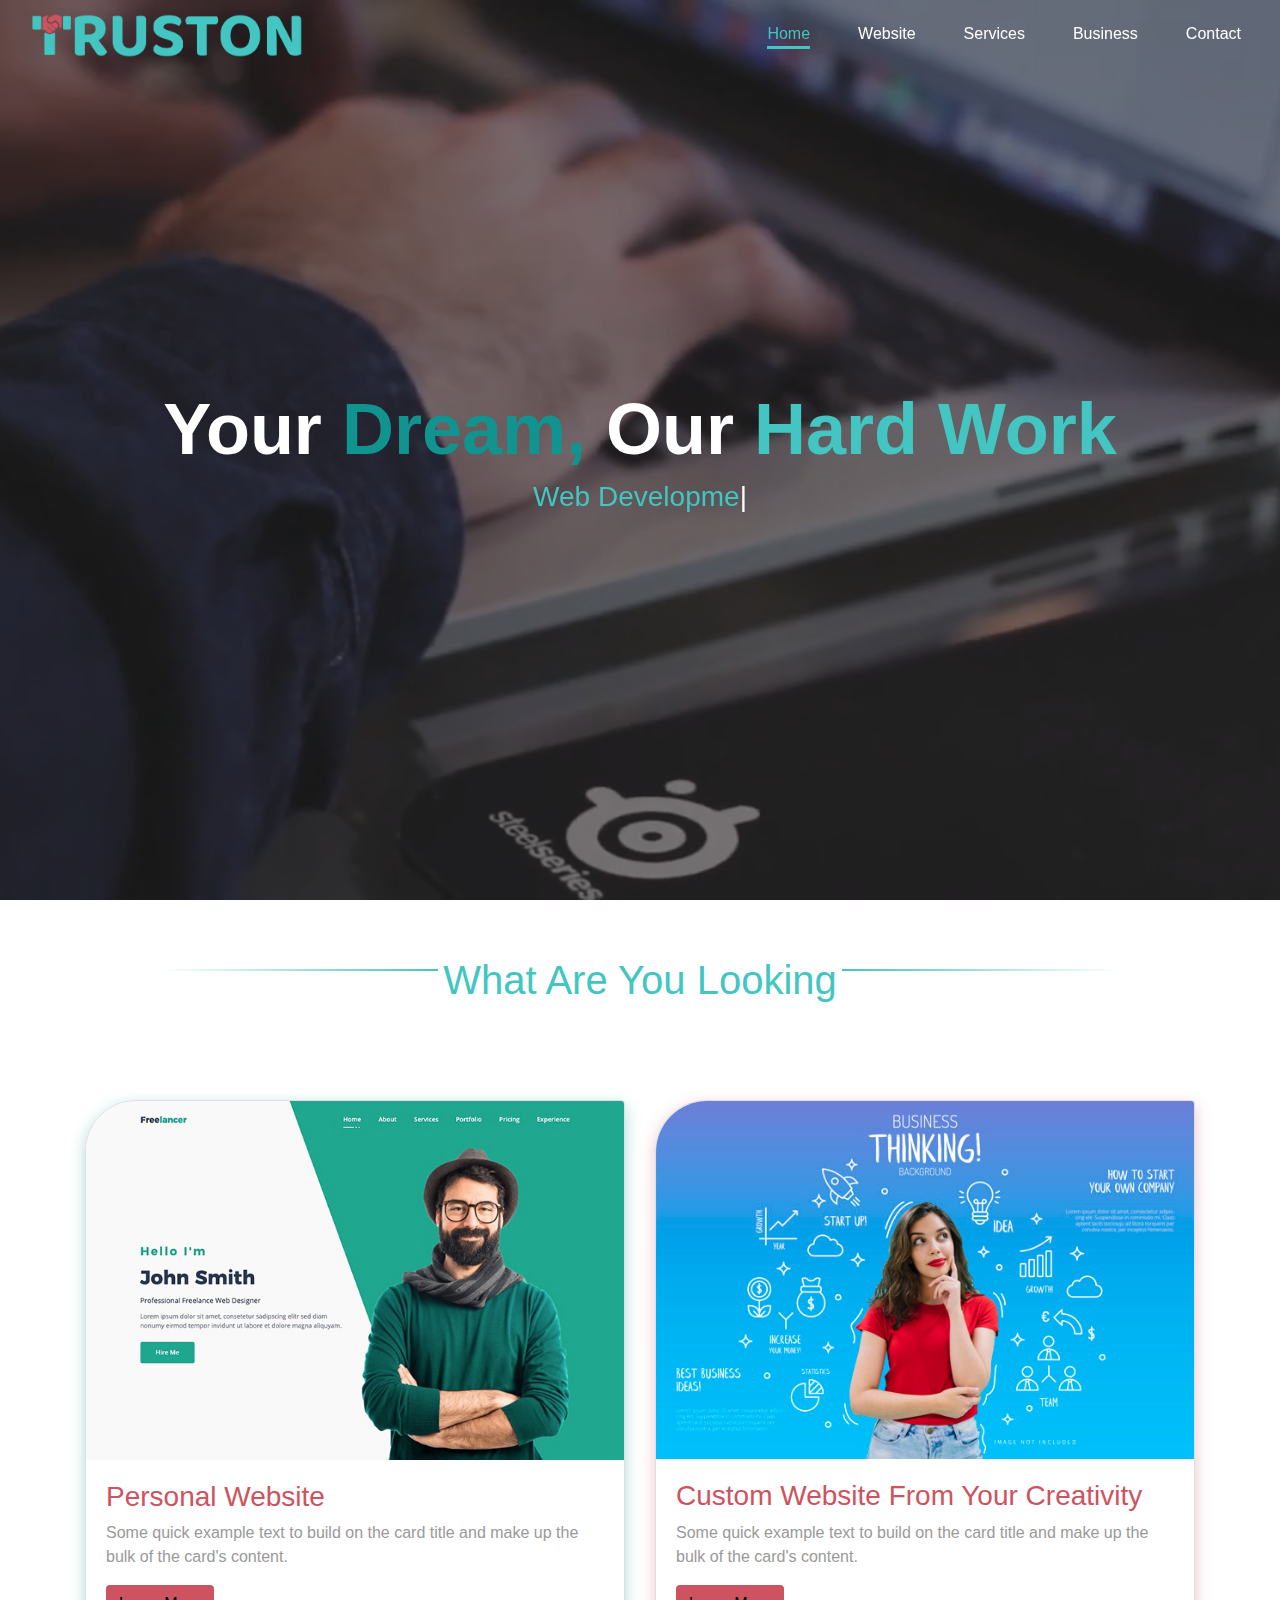
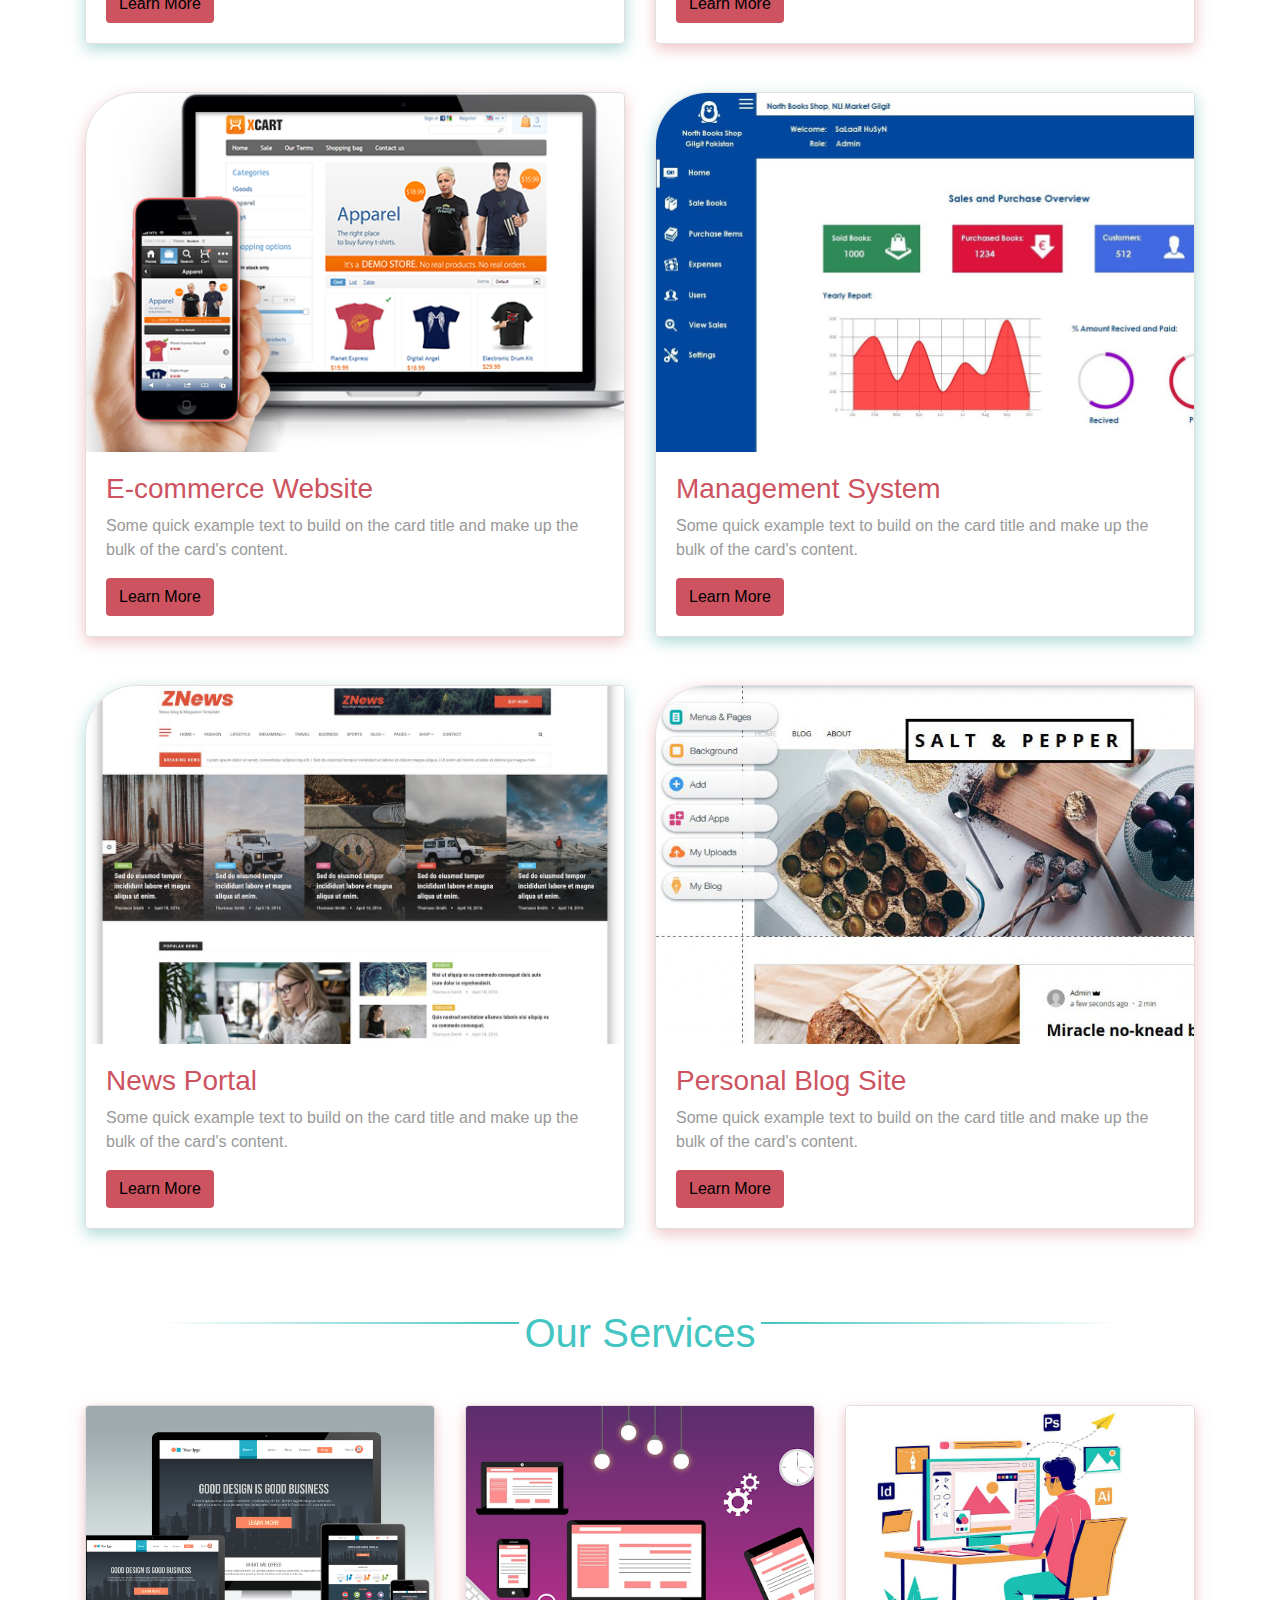
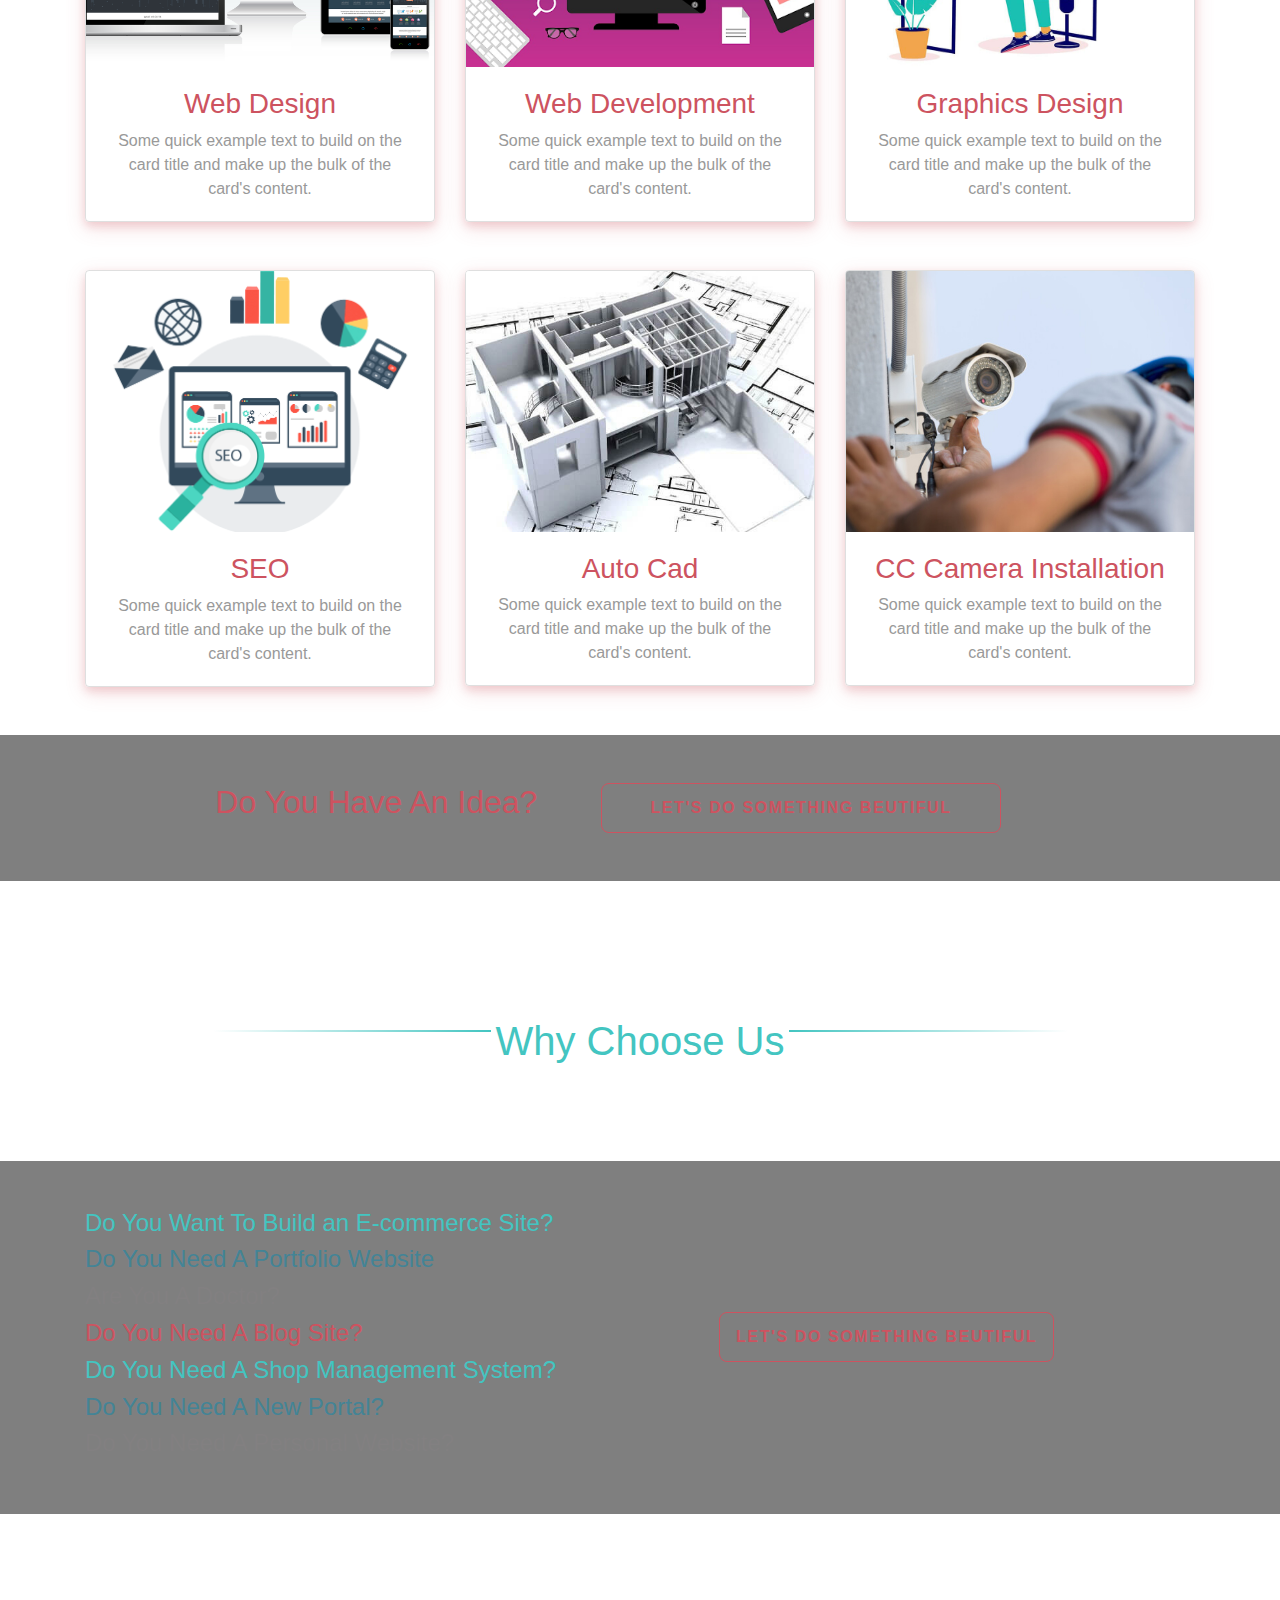
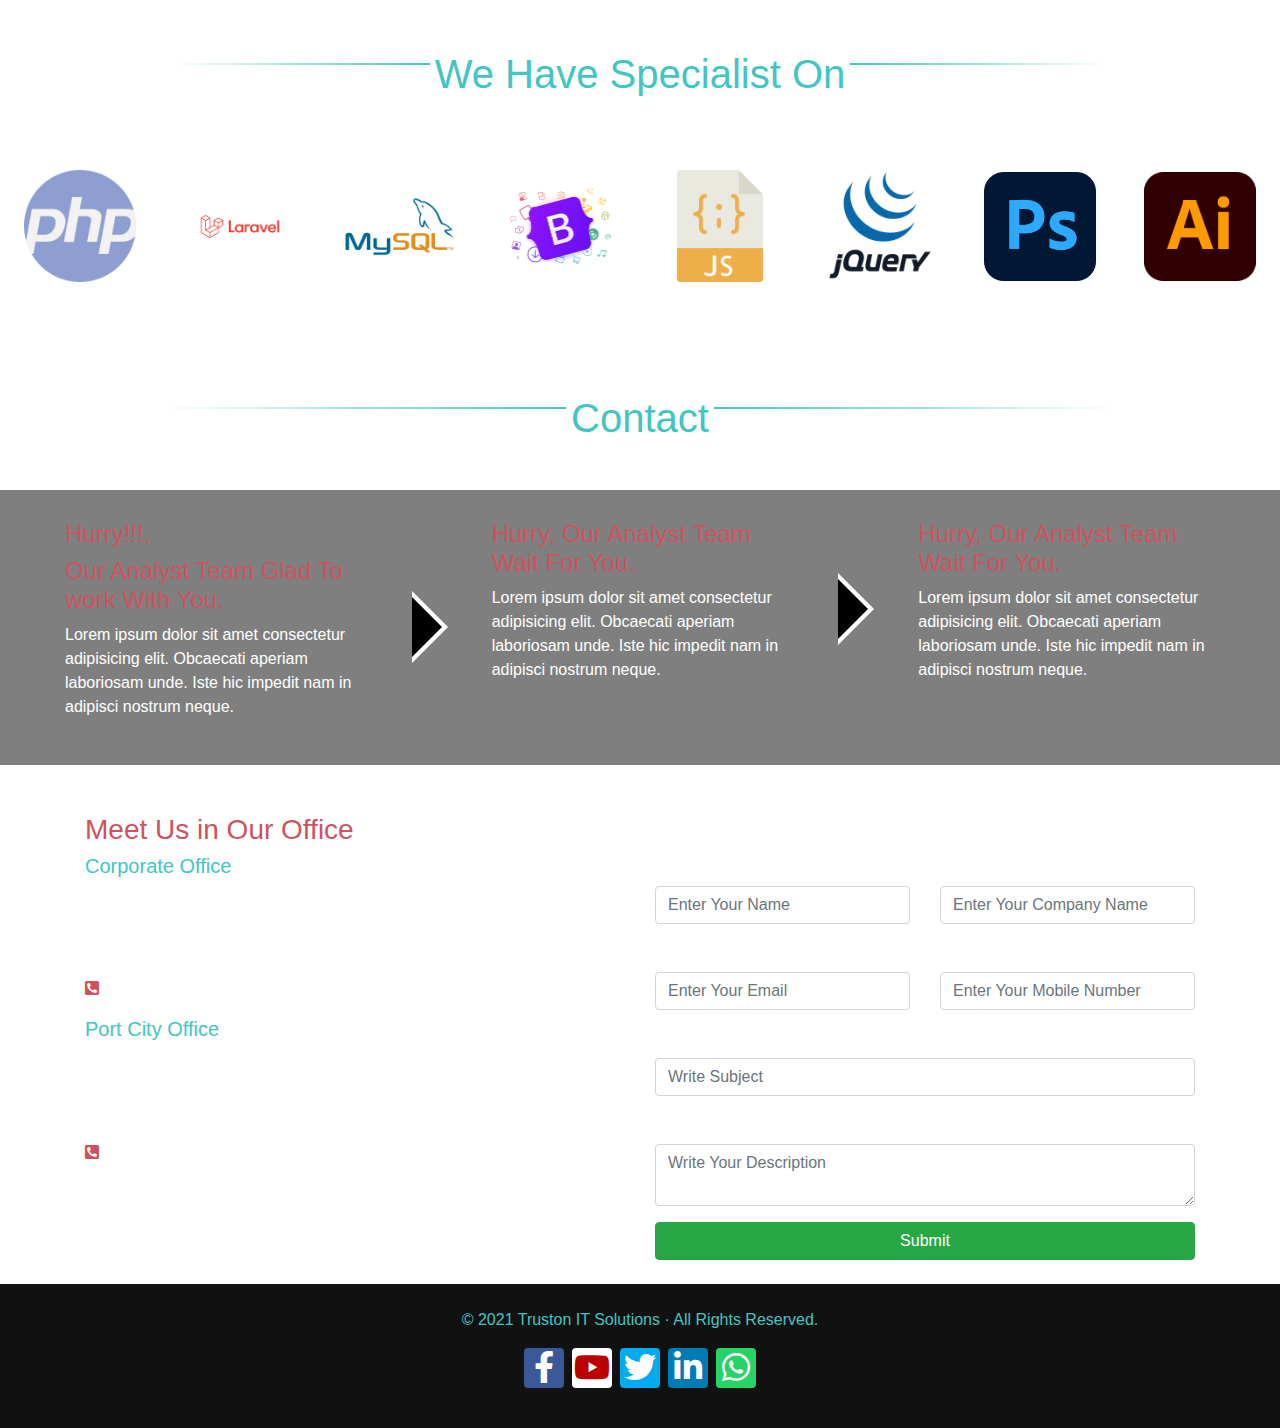
==== commit 7cbcdf4a: "responsive-1" ====
--- a/truston/index.html
+++ b/truston/index.html
@@ -620,46 +620,48 @@
                     </div>
                 </div>
                 <div class="col-md-6">
-                    <div class="contact-form">
-                        <div class="row">
-                            <h3>Schedule a Consultation</h3>
-                            <div class="col-md-6">
-
-                                <div class="form-group">
-                                    <label>Your Name * </label>
-                                    <input type="text" class="form-control" placeholder="Enter Your Name">
-
+                    <form method="post" enctype="text/plain" action="mailto:ohtuser1@gmail.com">
+                        <div class="contact-form">
+                            <div class="row">
+                                <h3>Schedule a Consultation</h3>
+                                <div class="col-md-6">
+
+                                    <div class="form-group">
+                                        <label>Your Name * </label>
+                                        <input type="text" class="form-control" placeholder="Enter Your Name">
+
+                                    </div>
+
+                                    <div class="form-group">
+                                        <label>Email * </label>
+                                        <input type="text" class="form-control" placeholder="Enter Your Email">
+                                    </div>
                                 </div>
-
-                                <div class="form-group">
-                                    <label>Email * </label>
-                                    <input type="text" class="form-control" placeholder="Enter Your Email">
+                                <div class="col-md-6">
+                                    <div class="form-group">
+                                        <label>Company Name</label>
+                                        <input type="text" class="form-control" placeholder="Enter Your Company Name">
+                                    </div>
+                                    <div class="form-group">
+                                        <label>Mobile Number * </label>
+                                        <input type="text" class="form-control" placeholder="Enter Your Mobile Number">
+                                    </div>
                                 </div>
-                            </div>
-                            <div class="col-md-6">
-                                <div class="form-group">
-                                    <label>Company Name</label>
-                                    <input type="text" class="form-control" placeholder="Enter Your Company Name">
+                                <div class="col-md-12">
+                                    <div class="form-group">
+                                        <label>Subject * </label>
+                                        <input type="text" class="form-control" placeholder="Write Subject">
+                                    </div>
+                                    <div class="form-group">
+                                        <label>Description</label>
+                                        <textarea row="5" type="text" class="form-control"
+                                            placeholder="Write Your Description"></textarea>
+                                    </div>
+                                    <button type="submit" class="btn btn-success btn-block">Submit</button>
                                 </div>
-                                <div class="form-group">
-                                    <label>Mobile Number * </label>
-                                    <input type="text" class="form-control" placeholder="Enter Your Mobile Number">
-                                </div>
-                            </div>
-                            <div class="col-md-12">
-                                <div class="form-group">
-                                    <label>Subject * </label>
-                                    <input type="text" class="form-control" placeholder="Write Subject">
-                                </div>
-                                <div class="form-group">
-                                    <label>Description</label>
-                                    <textarea row="5" type="text" class="form-control"
-                                        placeholder="Write Your Description"></textarea>
-                                </div>
-                                <button type="submit" class="btn btn-success btn-block">Submit</button>
-                            </div>
-                        </div>
-                    </div>
+                            </div>
+                        </div>
+                    </form>
                 </div>
             </div>
         </div>
--- a/truston/css/style.css
+++ b/truston/css/style.css
@@ -512,3 +512,23 @@
   100%  {border-left-color: #fff;}
 } */
 
+/* responsive */
+@media (max-width: 767.98px) { 
+  .arrow_box:before{
+    display: none;
+  }
+  .arrow_box:after{
+    display: none;
+  }
+  .divider h2{
+    font-size: 1.5rem;
+  }
+  .navbar-brand img{
+    width: 11rem;
+  }
+  .navbar-toggler{
+    background-color: #43c5c1;
+    display: none;
+  }
+ }
+
